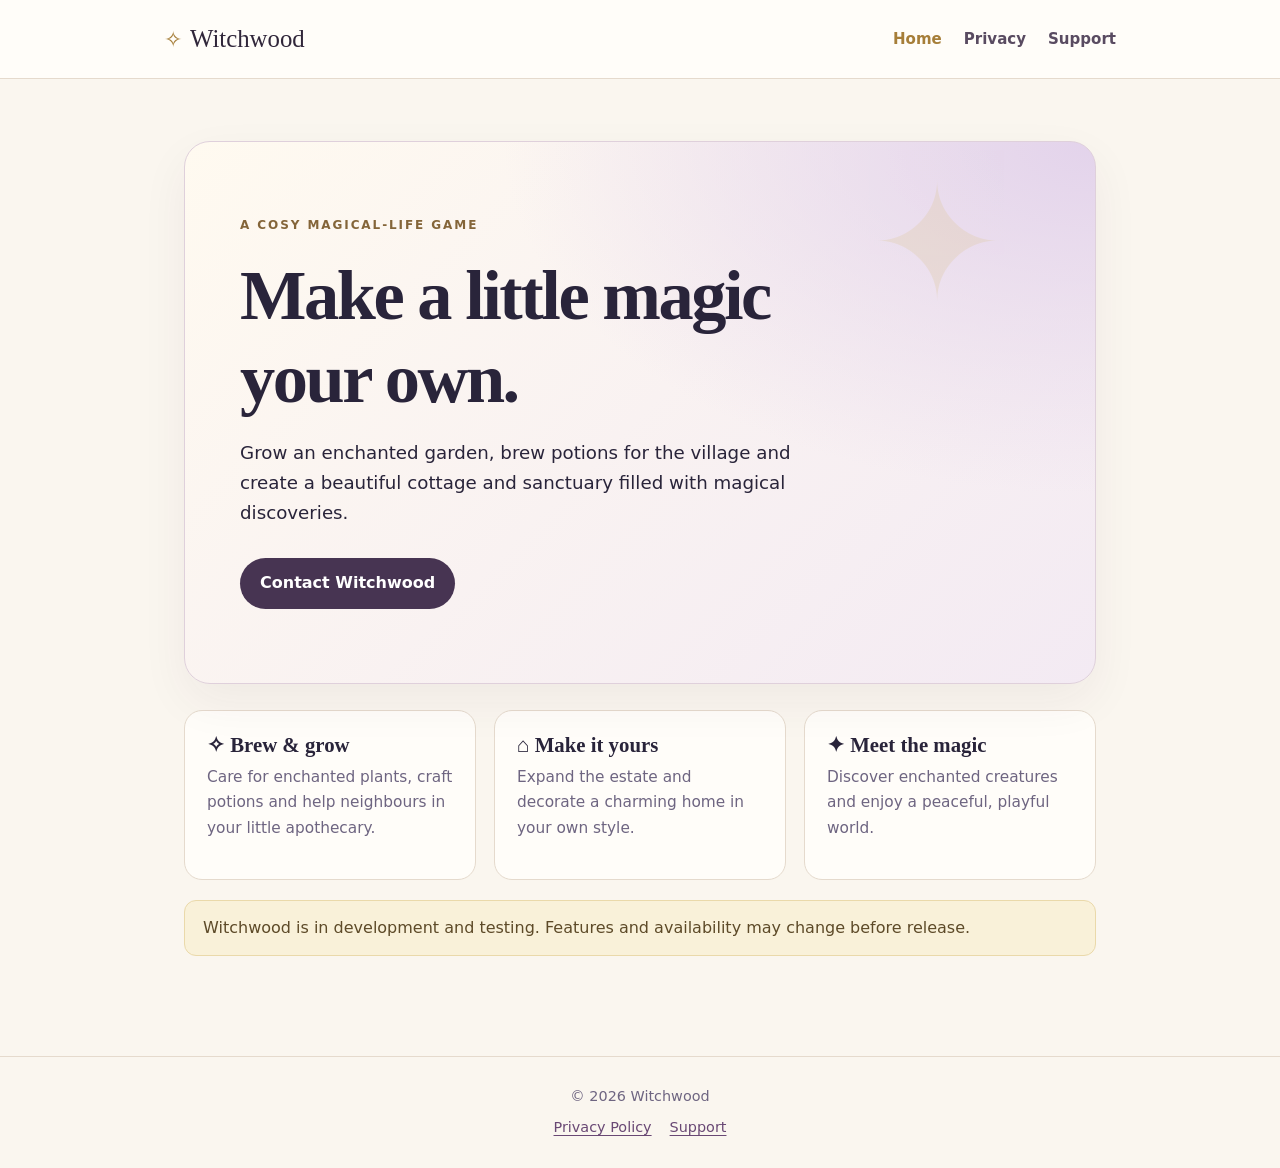
==== index.html @ 173e31d5 "Add files via upload" ====
<!doctype html>
<html lang="en-GB"><head><meta charset="utf-8"><meta name="viewport" content="width=device-width, initial-scale=1"><meta name="description" content="Witchwood — a cosy magical-life game. Official website, privacy policy and player support."><title>Witchwood — A Little World of Magic</title><link rel="stylesheet" href="styles.css"></head><body>
<header><nav class="nav" aria-label="Main navigation"><a class="brand" href="/">Witchwood</a><div class="links"><a href="/" aria-current="page">Home</a><a href="/privacy.html">Privacy</a><a href="/support.html">Support</a></div></nav></header>
<main><section class="hero"><div class="eyebrow">A cosy magical-life game</div><h1>Make a little magic<br>your own.</h1><p>Grow an enchanted garden, brew potions for the village and create a beautiful cottage and sanctuary filled with magical discoveries.</p><a class="button" href="/support.html">Contact Witchwood</a></section><section class="grid" aria-label="About the game"><div class="tile"><h2>✧ Brew & grow</h2><p>Care for enchanted plants, craft potions and help neighbours in your little apothecary.</p></div><div class="tile"><h2>⌂ Make it yours</h2><p>Expand the estate and decorate a charming home in your own style.</p></div><div class="tile"><h2>✦ Meet the magic</h2><p>Discover enchanted creatures and enjoy a peaceful, playful world.</p></div></section><div class="notice">Witchwood is in development and testing. Features and availability may change before release.</div></main>
<footer><div>© <span id="year">2026</span> Witchwood</div><nav aria-label="Footer"><a href="/privacy.html">Privacy Policy</a><a href="/support.html">Support</a></nav></footer>
</body></html>
---- styles.css ----
:root{color-scheme:light;--ink:#29243a;--muted:#6e6581;--paper:#faf6ef;--lilac:#f1e7f5;--plum:#473452;--plumdeep:#30263a;--gold:#a67e39;--border:#e5dacd;--white:#fffdf9}*{box-sizing:border-box}html{scroll-behavior:smooth}body{margin:0;background:var(--paper);color:var(--ink);font-family:ui-sans-serif,system-ui,-apple-system,"Segoe UI",sans-serif;line-height:1.65}a{color:#694874;text-decoration-thickness:1px;text-underline-offset:3px}a:hover{color:#a16e77}h1,h2,h3,.brand{font-family:Georgia,"Times New Roman",serif;line-height:1.18}h1{font-size:clamp(2.1rem,5.5vw,4.4rem);margin:0 0 18px;letter-spacing:-.035em}h2{font-size:1.55rem;margin:34px 0 10px}h3{font-size:1.12rem;margin:26px 0 8px}p{margin:0 0 16px}header{background:var(--white);border-bottom:1px solid var(--border)}.nav{max-width:1000px;margin:auto;min-height:78px;display:flex;align-items:center;justify-content:space-between;padding:16px 24px;gap:20px}.brand{font-size:1.55rem;color:var(--plumdeep);text-decoration:none;white-space:nowrap}.brand:before{content:"✧";font-size:1.4rem;color:var(--gold);margin-right:8px}.links{display:flex;gap:22px;flex-wrap:wrap}.links a{font-size:.94rem;font-weight:600;text-decoration:none;color:#594b61}.links a[aria-current="page"]{color:var(--gold)}main{max-width:960px;margin:auto;padding:62px 24px 80px}.eyebrow{color:#846539;text-transform:uppercase;letter-spacing:.16em;font-size:.75rem;font-weight:800;margin-bottom:18px}.hero{padding:74px 55px;border:1px solid #dfd0db;border-radius:26px;background:radial-gradient(ellipse at 100% 0%,#e3d3eb 0%,transparent 46%),linear-gradient(135deg,#fffaf0,#f3eaf3);box-shadow:0 18px 48px rgba(61,41,73,.06);position:relative;overflow:hidden}.hero:after{content:"✦";position:absolute;right:10%;top:4%;font-size:10rem;line-height:1;color:#d7bd78;opacity:.2;pointer-events:none}.hero p{font-size:1.14rem;max-width:600px}.button{display:inline-block;margin-top:14px;padding:12px 20px;border-radius:999px;background:var(--plum);color:#fff!important;text-decoration:none;font-weight:650}.button:hover{background:var(--plumdeep)}.grid{display:grid;grid-template-columns:repeat(3,minmax(0,1fr));gap:18px;margin-top:26px}.tile{border:1px solid var(--border);border-radius:18px;padding:22px;background:var(--white)}.tile h2{font-size:1.3rem;margin:0 0 8px}.tile p{font-size:.96rem;color:var(--muted)}.detail{max-width:760px}.lead{font-size:1.09rem;color:#584b60;margin-bottom:28px}.content-card{background:var(--white);border:1px solid var(--border);border-radius:18px;padding:36px 40px}.content-card ul{padding-left:22px}.content-card li{padding:3px 0}.notice{background:#f9f1d9;border:1px solid #ead9aa;border-radius:12px;padding:14px 18px;color:#5d4a28;margin:20px 0}footer{border-top:1px solid var(--border);padding:28px 24px;text-align:center;color:var(--muted);font-size:.9rem}footer nav{display:flex;gap:18px;justify-content:center;flex-wrap:wrap;margin-top:7px}@media(max-width:650px){.nav{align-items:flex-start;flex-direction:column;gap:6px}.hero{padding:48px 24px}.grid{grid-template-columns:1fr}.content-card{padding:26px 20px}main{padding-top:38px}.hero:after{right:0;font-size:7rem}}
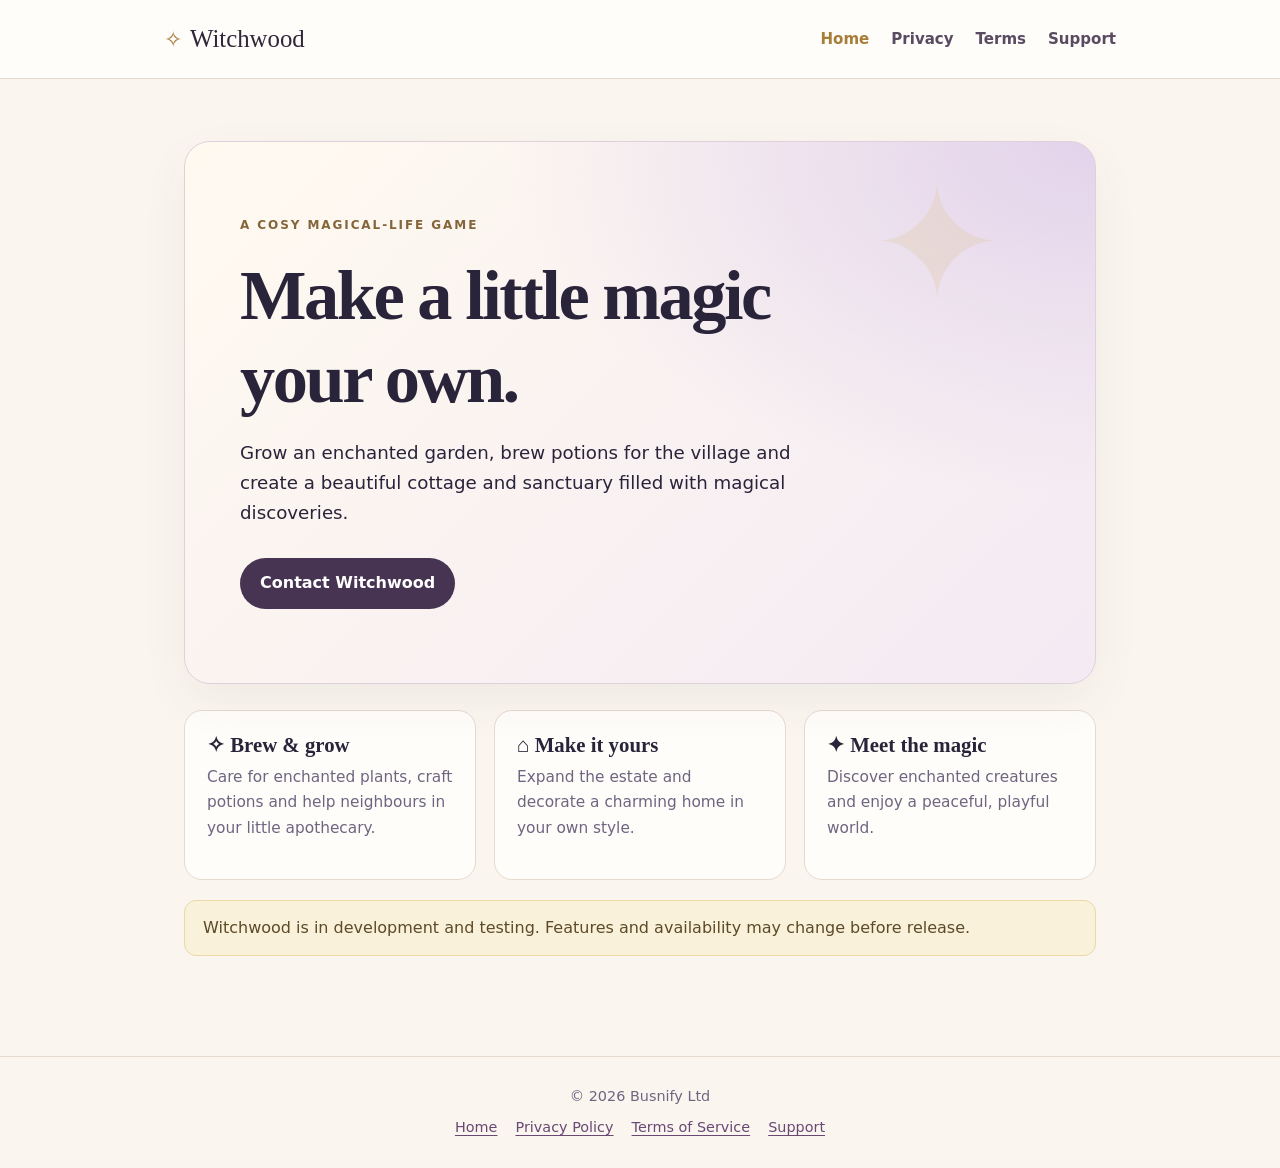
==== commit 73a0baf6: "Add Terms of Service; publish the finished Privacy Policy (iPhone, AppLovin and Unity Ads); Terms in" ====
--- a/index.html
+++ b/index.html
@@ -1,6 +1,6 @@
 <!doctype html>
 <html lang="en-GB"><head><meta charset="utf-8"><meta name="viewport" content="width=device-width, initial-scale=1"><meta name="description" content="Witchwood — a cosy magical-life game. Official website, privacy policy and player support."><title>Witchwood — A Little World of Magic</title><link rel="stylesheet" href="styles.css"></head><body>
-<header><nav class="nav" aria-label="Main navigation"><a class="brand" href="/">Witchwood</a><div class="links"><a href="/" aria-current="page">Home</a><a href="/privacy.html">Privacy</a><a href="/support.html">Support</a></div></nav></header>
+<header><nav class="nav" aria-label="Main navigation"><a class="brand" href="/">Witchwood</a><div class="links"><a href="/" aria-current="page">Home</a><a href="/privacy.html">Privacy</a><a href="/terms.html">Terms</a><a href="/support.html">Support</a></div></nav></header>
 <main><section class="hero"><div class="eyebrow">A cosy magical-life game</div><h1>Make a little magic<br>your own.</h1><p>Grow an enchanted garden, brew potions for the village and create a beautiful cottage and sanctuary filled with magical discoveries.</p><a class="button" href="/support.html">Contact Witchwood</a></section><section class="grid" aria-label="About the game"><div class="tile"><h2>✧ Brew & grow</h2><p>Care for enchanted plants, craft potions and help neighbours in your little apothecary.</p></div><div class="tile"><h2>⌂ Make it yours</h2><p>Expand the estate and decorate a charming home in your own style.</p></div><div class="tile"><h2>✦ Meet the magic</h2><p>Discover enchanted creatures and enjoy a peaceful, playful world.</p></div></section><div class="notice">Witchwood is in development and testing. Features and availability may change before release.</div></main>
-<footer><div>© <span id="year">2026</span> Witchwood</div><nav aria-label="Footer"><a href="/privacy.html">Privacy Policy</a><a href="/support.html">Support</a></nav></footer>
+<footer><div>© 2026 Busnify Ltd</div><nav aria-label="Footer"><a href="/">Home</a><a href="/privacy.html">Privacy Policy</a><a href="/terms.html">Terms of Service</a><a href="/support.html">Support</a></nav></footer>
 </body></html>
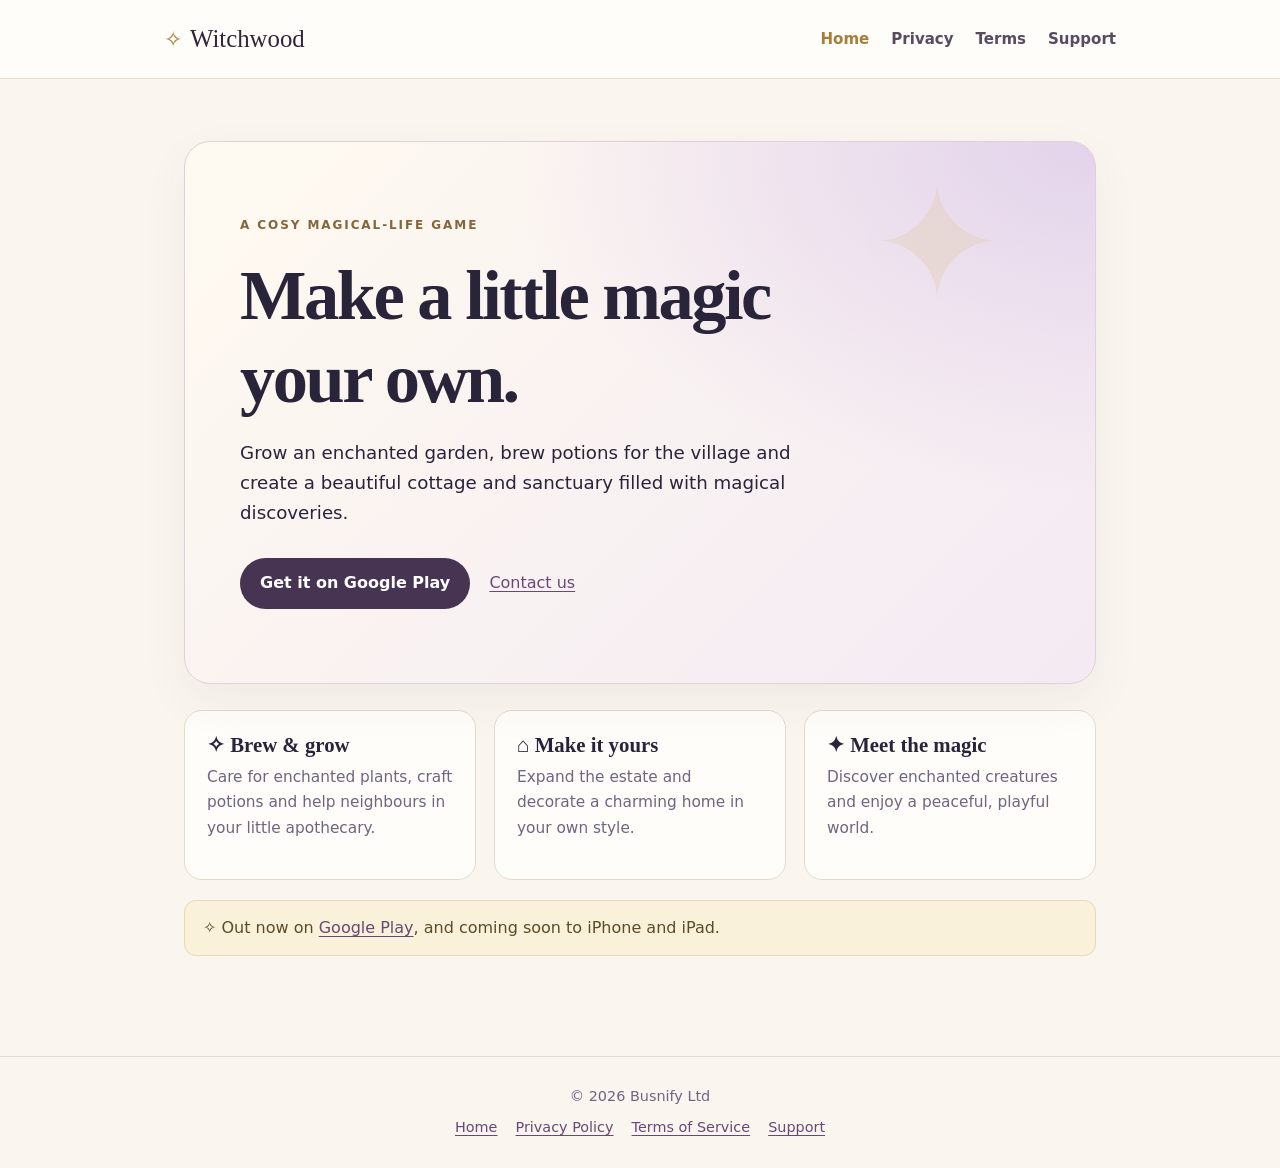
==== commit 2a40cd29: "Home page: out now on Google Play, coming soon to iPhone and iPad Co-Authored-By: Claude Opus 5.5 <n" ====
--- a/index.html
+++ b/index.html
@@ -1,6 +1,6 @@
 <!doctype html>
 <html lang="en-GB"><head><meta charset="utf-8"><meta name="viewport" content="width=device-width, initial-scale=1"><meta name="description" content="Witchwood — a cosy magical-life game. Official website, privacy policy and player support."><title>Witchwood — A Little World of Magic</title><link rel="stylesheet" href="styles.css"></head><body>
 <header><nav class="nav" aria-label="Main navigation"><a class="brand" href="/">Witchwood</a><div class="links"><a href="/" aria-current="page">Home</a><a href="/privacy.html">Privacy</a><a href="/terms.html">Terms</a><a href="/support.html">Support</a></div></nav></header>
-<main><section class="hero"><div class="eyebrow">A cosy magical-life game</div><h1>Make a little magic<br>your own.</h1><p>Grow an enchanted garden, brew potions for the village and create a beautiful cottage and sanctuary filled with magical discoveries.</p><a class="button" href="/support.html">Contact Witchwood</a></section><section class="grid" aria-label="About the game"><div class="tile"><h2>✧ Brew & grow</h2><p>Care for enchanted plants, craft potions and help neighbours in your little apothecary.</p></div><div class="tile"><h2>⌂ Make it yours</h2><p>Expand the estate and decorate a charming home in your own style.</p></div><div class="tile"><h2>✦ Meet the magic</h2><p>Discover enchanted creatures and enjoy a peaceful, playful world.</p></div></section><div class="notice">Witchwood is in development and testing. Features and availability may change before release.</div></main>
+<main><section class="hero"><div class="eyebrow">A cosy magical-life game</div><h1>Make a little magic<br>your own.</h1><p>Grow an enchanted garden, brew potions for the village and create a beautiful cottage and sanctuary filled with magical discoveries.</p><a class="button" href="https://play.google.com/store/apps/details?id=uk.witchwood.game">Get it on Google Play</a> <a href="/support.html" style="margin-left:14px">Contact us</a></section><section class="grid" aria-label="About the game"><div class="tile"><h2>✧ Brew & grow</h2><p>Care for enchanted plants, craft potions and help neighbours in your little apothecary.</p></div><div class="tile"><h2>⌂ Make it yours</h2><p>Expand the estate and decorate a charming home in your own style.</p></div><div class="tile"><h2>✦ Meet the magic</h2><p>Discover enchanted creatures and enjoy a peaceful, playful world.</p></div></section><div class="notice">✧ Out now on <a href="https://play.google.com/store/apps/details?id=uk.witchwood.game">Google Play</a>, and coming soon to iPhone and iPad.</div></main>
 <footer><div>© 2026 Busnify Ltd</div><nav aria-label="Footer"><a href="/">Home</a><a href="/privacy.html">Privacy Policy</a><a href="/terms.html">Terms of Service</a><a href="/support.html">Support</a></nav></footer>
 </body></html>
